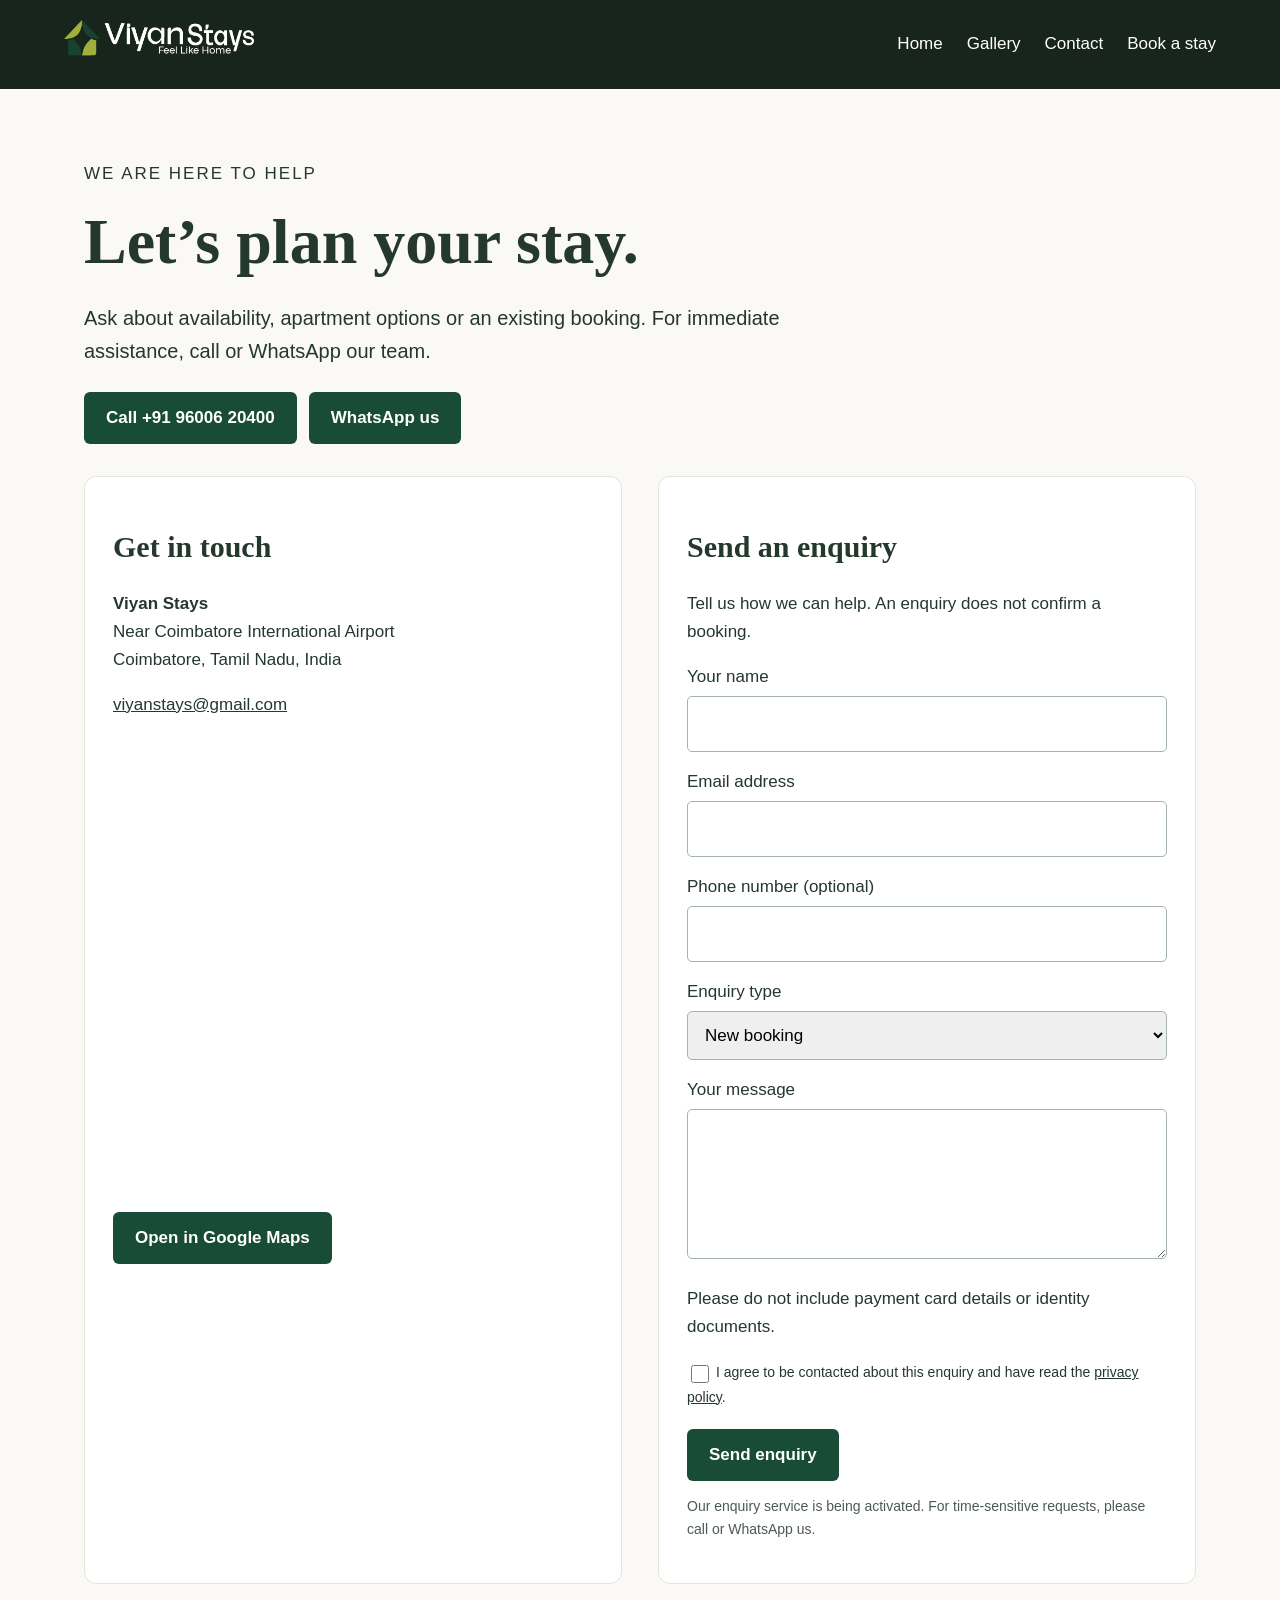
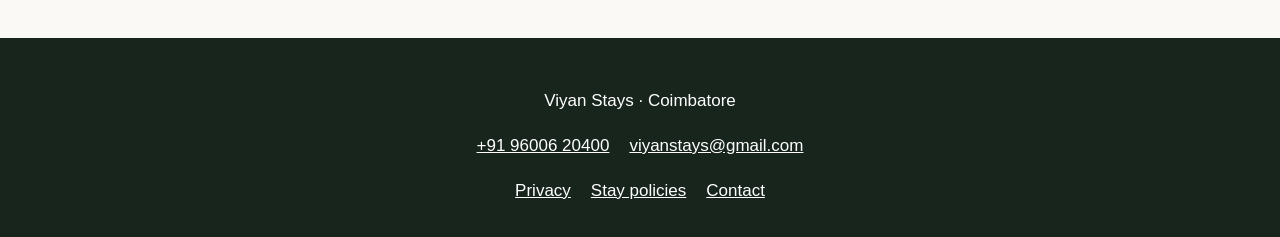
==== contact.html @ 2e5d2f49 "Add contact enquiries, property gallery and policy pages" ====
<!doctype html><html lang="en"><head><meta charset="utf-8"><meta name="viewport" content="width=device-width,initial-scale=1"><title>Contact Us | Viyan Stays</title><meta name="description" content="Contact Viyan Stays in Coimbatore. Call +91 96006 20400, send a WhatsApp message or enquire about your stay."><link rel="canonical" href="https://viyanstays.com/contact.html"><link rel="stylesheet" href="assets/css/pages.css"><link rel="icon" href="assets/images/favicon.png"><script type="application/ld+json">{"@context": "https://schema.org", "@type": "LodgingBusiness", "@id": "https://viyanstays.com/#business", "name": "Viyan Stays", "url": "https://viyanstays.com/", "telephone": "+919600620400", "email": "viyanstays@gmail.com", "hasMap": "https://maps.app.goo.gl/6Fvmteb7Q37pBMAD9", "address": {"@type": "PostalAddress", "addressLocality": "Coimbatore", "addressRegion": "Tamil Nadu", "addressCountry": "IN"}}</script></head><body><header><a href="/" aria-label="Viyan Stays home"><img src="assets/images/logos/logo-viyan.png" alt="Viyan Stays — Feel Like Home"></a><nav aria-label="Main navigation"><a href="/">Home</a><a href="gallery.html">Gallery</a><a href="contact.html">Contact</a><a href="https://bookings.skyrooms.in/roombooking?bkgpropid=1154&&bkgrooms=1" target="_blank" rel="noopener">Book a stay</a></nav></header><main><p class="eyebrow">We are here to help</p><h1>Let’s plan your stay.</h1><p class="lead">Ask about availability, apartment options or an existing booking. For immediate assistance, call or WhatsApp our team.</p><div class="actions"><a class="button" href="tel:+919600620400">Call +91 96006 20400</a><a class="button" href="https://wa.me/919600620400" target="_blank" rel="noopener">WhatsApp us</a></div><div class="columns"><section class="panel"><h2>Get in touch</h2><p><strong>Viyan Stays</strong><br>Near Coimbatore International Airport<br>Coimbatore, Tamil Nadu, India</p><p><a href="mailto:viyanstays@gmail.com">viyanstays@gmail.com</a></p><iframe title="Viyan Stays location on Google Maps" src="https://www.google.com/maps/embed?pb=!1m18!1m12!1m3!1d3916.0431438033065!2d77.03497877504562!3d11.035389989129591!2m3!1f0!2f0!3f0!3m2!1i1024!2i768!4f13.1!3m3!1m2!1s0x3ba857cfb8384c4b%3A0xda58d82ac07d5a8e!2sViyan%20stays!5e0!3m2!1sen!2sin!4v1789664543834!5m2!1sen!2sin" style="border:0;width:100%;height:450px" allowfullscreen loading="lazy" referrerpolicy="strict-origin-when-cross-origin"></iframe><p><a class="button" href="https://maps.app.goo.gl/6Fvmteb7Q37pBMAD9" target="_blank" rel="noopener">Open in Google Maps</a></p></section><section class="panel"><h2>Send an enquiry</h2><p>Tell us how we can help. An enquiry does not confirm a booking.</p><form action="https://formsubmit.co/viyanstays@gmail.com" method="POST"><input type="hidden" name="_subject" value="Viyan Stays — Website enquiry"><input type="hidden" name="_template" value="table"><input type="hidden" name="_next" value="https://viyanstays.com/thank-you.html"><input type="text" name="_honey" class="honeypot" tabindex="-1" autocomplete="off" aria-hidden="true"><label for="name">Your name</label><input id="name" name="name" autocomplete="name" maxlength="120" required><label for="email">Email address</label><input id="email" name="email" type="email" autocomplete="email" maxlength="254" required><label for="phone">Phone number (optional)</label><input id="phone" name="phone" type="tel" autocomplete="tel" maxlength="30"><label for="topic">Enquiry type</label><select id="topic" name="topic"><option>New booking</option><option>Existing booking</option><option>General enquiry</option></select><label for="message">Your message</label><textarea id="message" name="message" minlength="10" maxlength="4000" required></textarea><p>Please do not include payment card details or identity documents.</p><label class="consent"><input type="checkbox" required name="consent" value="I agree to be contacted about my enquiry"> I agree to be contacted about this enquiry and have read the <a href="privacy-policy.html">privacy policy</a>.</label><button type="submit">Send enquiry</button><p class="form-note">Our enquiry service is being activated. For time-sensitive requests, please call or WhatsApp us.</p></form></section></div></main><footer><p>Viyan Stays · Coimbatore</p><p><a href="tel:+919600620400">+91 96006 20400</a><a href="mailto:viyanstays@gmail.com">viyanstays@gmail.com</a></p><a href="privacy-policy.html">Privacy</a><a href="policies.html">Stay policies</a><a href="contact.html">Contact</a></footer></body></html>
---- assets/css/pages.css ----
*{box-sizing:border-box}body{margin:0;background:#faf9f6;color:#24382d;font:17px/1.65 Arial,sans-serif}a{color:inherit}header{background:#17251d;color:white;padding:20px max(5vw,20px);display:flex;align-items:center;justify-content:space-between;gap:24px;flex-wrap:wrap}header img{width:190px;height:auto}nav{display:flex;gap:24px;flex-wrap:wrap}nav a{text-decoration:none}main{max-width:1160px;margin:auto;padding:54px 24px}h1,h2,h3{font-family:Georgia,serif;line-height:1.15}h1{font-size:clamp(38px,6vw,64px);margin:12px 0 24px}h2{font-size:30px}small,.eyebrow{letter-spacing:2px;text-transform:uppercase}.lead{max-width:700px;font-size:20px}.grid{display:grid;grid-template-columns:repeat(3,1fr);gap:22px;margin:32px 0}.grid figure{margin:0;background:white;border-radius:12px;overflow:hidden}.grid img{width:100%;aspect-ratio:4/3;object-fit:cover;display:block}.grid figcaption{padding:14px 18px}.columns{display:grid;grid-template-columns:1fr 1fr;gap:36px;margin-top:32px}.panel{background:white;border:1px solid #dfe6db;padding:28px;border-radius:12px}.actions{display:flex;gap:12px;flex-wrap:wrap;margin:24px 0}.button,button{display:inline-block;background:#184c36;color:white;padding:12px 22px;border:0;border-radius:6px;text-decoration:none;font:inherit;font-weight:bold;cursor:pointer}label{display:block;margin:16px 0 5px}input,textarea,select{width:100%;padding:13px;border:1px solid #a5b4a8;border-radius:5px;font:inherit}textarea{min-height:150px}input[type=checkbox]{width:auto}button:disabled{opacity:.55;cursor:not-allowed}.note{background:#edf1e6;padding:18px;border-radius:8px}footer{padding:32px 24px;background:#17251d;color:white;text-align:center}footer a{margin:0 10px}a:focus-visible,button:focus-visible{outline:3px solid #a5b436;outline-offset:4px}article{max-width:800px}iframe{width:100%;height:340px;border:0}@media(max-width:650px){header{padding:16px 20px;gap:18px}nav{gap:16px;font-size:15px}main{padding:34px 20px}.grid{grid-template-columns:1fr 1fr;gap:12px}.grid figcaption{font-size:14px;padding:10px}.columns{grid-template-columns:1fr;gap:20px}.panel{padding:20px}}

.honeypot{display:none!important}.consent{font-size:14px;margin:20px 0}.consent input{width:18px;height:18px;vertical-align:middle}.form-note{font-size:14px;color:#4c5a51}header nav a{min-height:44px;display:inline-flex;align-items:center}iframe{max-width:100%}@media(max-width:650px){.actions .button{width:100%;text-align:center}}
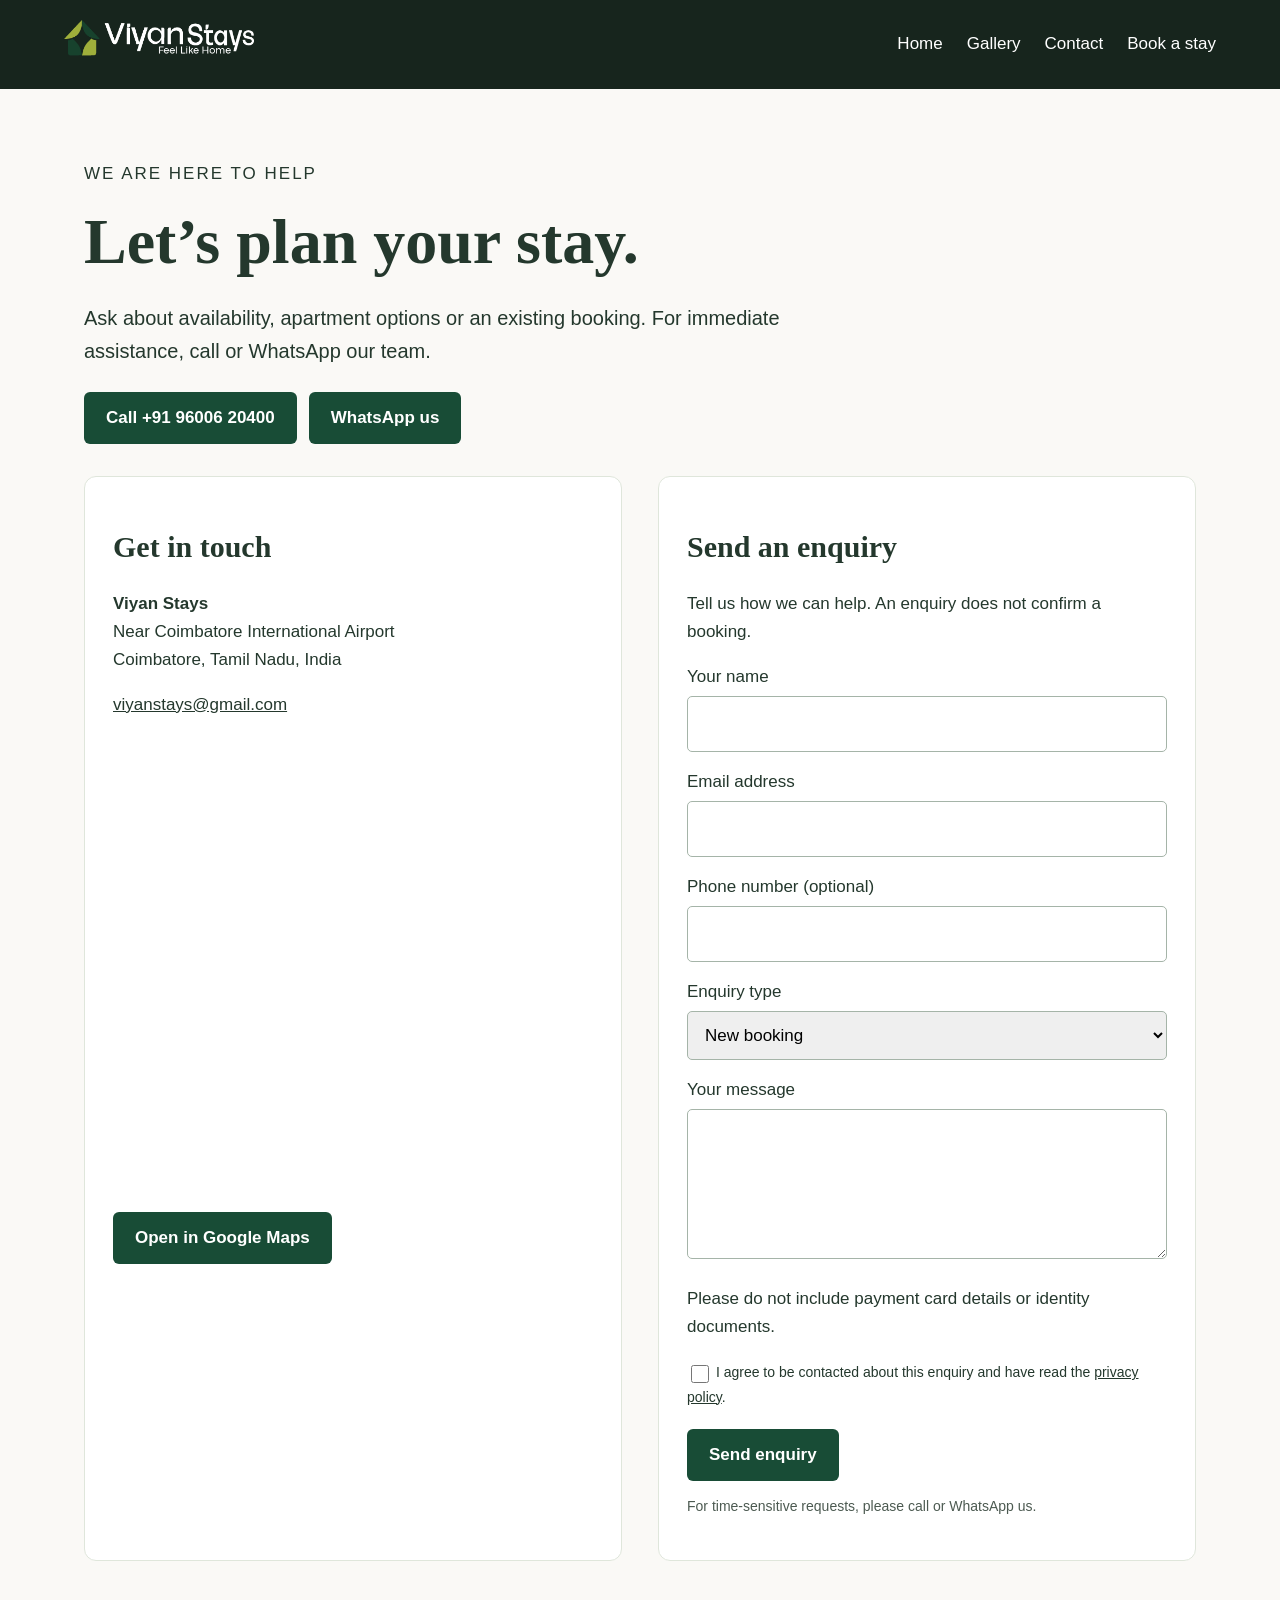
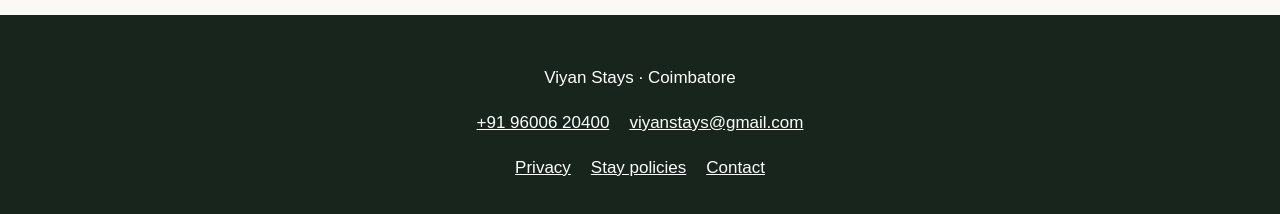
==== commit e85f75a2: "Remove enquiry activation notice after confirmation" ====
--- a/contact.html
+++ b/contact.html
@@ -1 +1 @@
-<!doctype html><html lang="en"><head><meta charset="utf-8"><meta name="viewport" content="width=device-width,initial-scale=1"><title>Contact Us | Viyan Stays</title><meta name="description" content="Contact Viyan Stays in Coimbatore. Call +91 96006 20400, send a WhatsApp message or enquire about your stay."><link rel="canonical" href="https://viyanstays.com/contact.html"><link rel="stylesheet" href="assets/css/pages.css"><link rel="icon" href="assets/images/favicon.png"><script type="application/ld+json">{"@context": "https://schema.org", "@type": "LodgingBusiness", "@id": "https://viyanstays.com/#business", "name": "Viyan Stays", "url": "https://viyanstays.com/", "telephone": "+919600620400", "email": "viyanstays@gmail.com", "hasMap": "https://maps.app.goo.gl/6Fvmteb7Q37pBMAD9", "address": {"@type": "PostalAddress", "addressLocality": "Coimbatore", "addressRegion": "Tamil Nadu", "addressCountry": "IN"}}</script></head><body><header><a href="/" aria-label="Viyan Stays home"><img src="assets/images/logos/logo-viyan.png" alt="Viyan Stays — Feel Like Home"></a><nav aria-label="Main navigation"><a href="/">Home</a><a href="gallery.html">Gallery</a><a href="contact.html">Contact</a><a href="https://bookings.skyrooms.in/roombooking?bkgpropid=1154&&bkgrooms=1" target="_blank" rel="noopener">Book a stay</a></nav></header><main><p class="eyebrow">We are here to help</p><h1>Let’s plan your stay.</h1><p class="lead">Ask about availability, apartment options or an existing booking. For immediate assistance, call or WhatsApp our team.</p><div class="actions"><a class="button" href="tel:+919600620400">Call +91 96006 20400</a><a class="button" href="https://wa.me/919600620400" target="_blank" rel="noopener">WhatsApp us</a></div><div class="columns"><section class="panel"><h2>Get in touch</h2><p><strong>Viyan Stays</strong><br>Near Coimbatore International Airport<br>Coimbatore, Tamil Nadu, India</p><p><a href="mailto:viyanstays@gmail.com">viyanstays@gmail.com</a></p><iframe title="Viyan Stays location on Google Maps" src="https://www.google.com/maps/embed?pb=!1m18!1m12!1m3!1d3916.0431438033065!2d77.03497877504562!3d11.035389989129591!2m3!1f0!2f0!3f0!3m2!1i1024!2i768!4f13.1!3m3!1m2!1s0x3ba857cfb8384c4b%3A0xda58d82ac07d5a8e!2sViyan%20stays!5e0!3m2!1sen!2sin!4v1789664543834!5m2!1sen!2sin" style="border:0;width:100%;height:450px" allowfullscreen loading="lazy" referrerpolicy="strict-origin-when-cross-origin"></iframe><p><a class="button" href="https://maps.app.goo.gl/6Fvmteb7Q37pBMAD9" target="_blank" rel="noopener">Open in Google Maps</a></p></section><section class="panel"><h2>Send an enquiry</h2><p>Tell us how we can help. An enquiry does not confirm a booking.</p><form action="https://formsubmit.co/viyanstays@gmail.com" method="POST"><input type="hidden" name="_subject" value="Viyan Stays — Website enquiry"><input type="hidden" name="_template" value="table"><input type="hidden" name="_next" value="https://viyanstays.com/thank-you.html"><input type="text" name="_honey" class="honeypot" tabindex="-1" autocomplete="off" aria-hidden="true"><label for="name">Your name</label><input id="name" name="name" autocomplete="name" maxlength="120" required><label for="email">Email address</label><input id="email" name="email" type="email" autocomplete="email" maxlength="254" required><label for="phone">Phone number (optional)</label><input id="phone" name="phone" type="tel" autocomplete="tel" maxlength="30"><label for="topic">Enquiry type</label><select id="topic" name="topic"><option>New booking</option><option>Existing booking</option><option>General enquiry</option></select><label for="message">Your message</label><textarea id="message" name="message" minlength="10" maxlength="4000" required></textarea><p>Please do not include payment card details or identity documents.</p><label class="consent"><input type="checkbox" required name="consent" value="I agree to be contacted about my enquiry"> I agree to be contacted about this enquiry and have read the <a href="privacy-policy.html">privacy policy</a>.</label><button type="submit">Send enquiry</button><p class="form-note">Our enquiry service is being activated. For time-sensitive requests, please call or WhatsApp us.</p></form></section></div></main><footer><p>Viyan Stays · Coimbatore</p><p><a href="tel:+919600620400">+91 96006 20400</a><a href="mailto:viyanstays@gmail.com">viyanstays@gmail.com</a></p><a href="privacy-policy.html">Privacy</a><a href="policies.html">Stay policies</a><a href="contact.html">Contact</a></footer></body></html>+<!doctype html><html lang="en"><head><meta charset="utf-8"><meta name="viewport" content="width=device-width,initial-scale=1"><title>Contact Us | Viyan Stays</title><meta name="description" content="Contact Viyan Stays in Coimbatore. Call +91 96006 20400, send a WhatsApp message or enquire about your stay."><link rel="canonical" href="https://viyanstays.com/contact.html"><link rel="stylesheet" href="assets/css/pages.css"><link rel="icon" href="assets/images/favicon.png"><script type="application/ld+json">{"@context": "https://schema.org", "@type": "LodgingBusiness", "@id": "https://viyanstays.com/#business", "name": "Viyan Stays", "url": "https://viyanstays.com/", "telephone": "+919600620400", "email": "viyanstays@gmail.com", "hasMap": "https://maps.app.goo.gl/6Fvmteb7Q37pBMAD9", "address": {"@type": "PostalAddress", "addressLocality": "Coimbatore", "addressRegion": "Tamil Nadu", "addressCountry": "IN"}}</script></head><body><header><a href="/" aria-label="Viyan Stays home"><img src="assets/images/logos/logo-viyan.png" alt="Viyan Stays — Feel Like Home"></a><nav aria-label="Main navigation"><a href="/">Home</a><a href="gallery.html">Gallery</a><a href="contact.html">Contact</a><a href="https://bookings.skyrooms.in/roombooking?bkgpropid=1154&&bkgrooms=1" target="_blank" rel="noopener">Book a stay</a></nav></header><main><p class="eyebrow">We are here to help</p><h1>Let’s plan your stay.</h1><p class="lead">Ask about availability, apartment options or an existing booking. For immediate assistance, call or WhatsApp our team.</p><div class="actions"><a class="button" href="tel:+919600620400">Call +91 96006 20400</a><a class="button" href="https://wa.me/919600620400" target="_blank" rel="noopener">WhatsApp us</a></div><div class="columns"><section class="panel"><h2>Get in touch</h2><p><strong>Viyan Stays</strong><br>Near Coimbatore International Airport<br>Coimbatore, Tamil Nadu, India</p><p><a href="mailto:viyanstays@gmail.com">viyanstays@gmail.com</a></p><iframe title="Viyan Stays location on Google Maps" src="https://www.google.com/maps/embed?pb=!1m18!1m12!1m3!1d3916.0431438033065!2d77.03497877504562!3d11.035389989129591!2m3!1f0!2f0!3f0!3m2!1i1024!2i768!4f13.1!3m3!1m2!1s0x3ba857cfb8384c4b%3A0xda58d82ac07d5a8e!2sViyan%20stays!5e0!3m2!1sen!2sin!4v1789664543834!5m2!1sen!2sin" style="border:0;width:100%;height:450px" allowfullscreen loading="lazy" referrerpolicy="strict-origin-when-cross-origin"></iframe><p><a class="button" href="https://maps.app.goo.gl/6Fvmteb7Q37pBMAD9" target="_blank" rel="noopener">Open in Google Maps</a></p></section><section class="panel"><h2>Send an enquiry</h2><p>Tell us how we can help. An enquiry does not confirm a booking.</p><form action="https://formsubmit.co/viyanstays@gmail.com" method="POST"><input type="hidden" name="_subject" value="Viyan Stays — Website enquiry"><input type="hidden" name="_template" value="table"><input type="hidden" name="_next" value="https://viyanstays.com/thank-you.html"><input type="text" name="_honey" class="honeypot" tabindex="-1" autocomplete="off" aria-hidden="true"><label for="name">Your name</label><input id="name" name="name" autocomplete="name" maxlength="120" required><label for="email">Email address</label><input id="email" name="email" type="email" autocomplete="email" maxlength="254" required><label for="phone">Phone number (optional)</label><input id="phone" name="phone" type="tel" autocomplete="tel" maxlength="30"><label for="topic">Enquiry type</label><select id="topic" name="topic"><option>New booking</option><option>Existing booking</option><option>General enquiry</option></select><label for="message">Your message</label><textarea id="message" name="message" minlength="10" maxlength="4000" required></textarea><p>Please do not include payment card details or identity documents.</p><label class="consent"><input type="checkbox" required name="consent" value="I agree to be contacted about my enquiry"> I agree to be contacted about this enquiry and have read the <a href="privacy-policy.html">privacy policy</a>.</label><button type="submit">Send enquiry</button><p class="form-note">For time-sensitive requests, please call or WhatsApp us.</p></form></section></div></main><footer><p>Viyan Stays · Coimbatore</p><p><a href="tel:+919600620400">+91 96006 20400</a><a href="mailto:viyanstays@gmail.com">viyanstays@gmail.com</a></p><a href="privacy-policy.html">Privacy</a><a href="policies.html">Stay policies</a><a href="contact.html">Contact</a></footer></body></html>
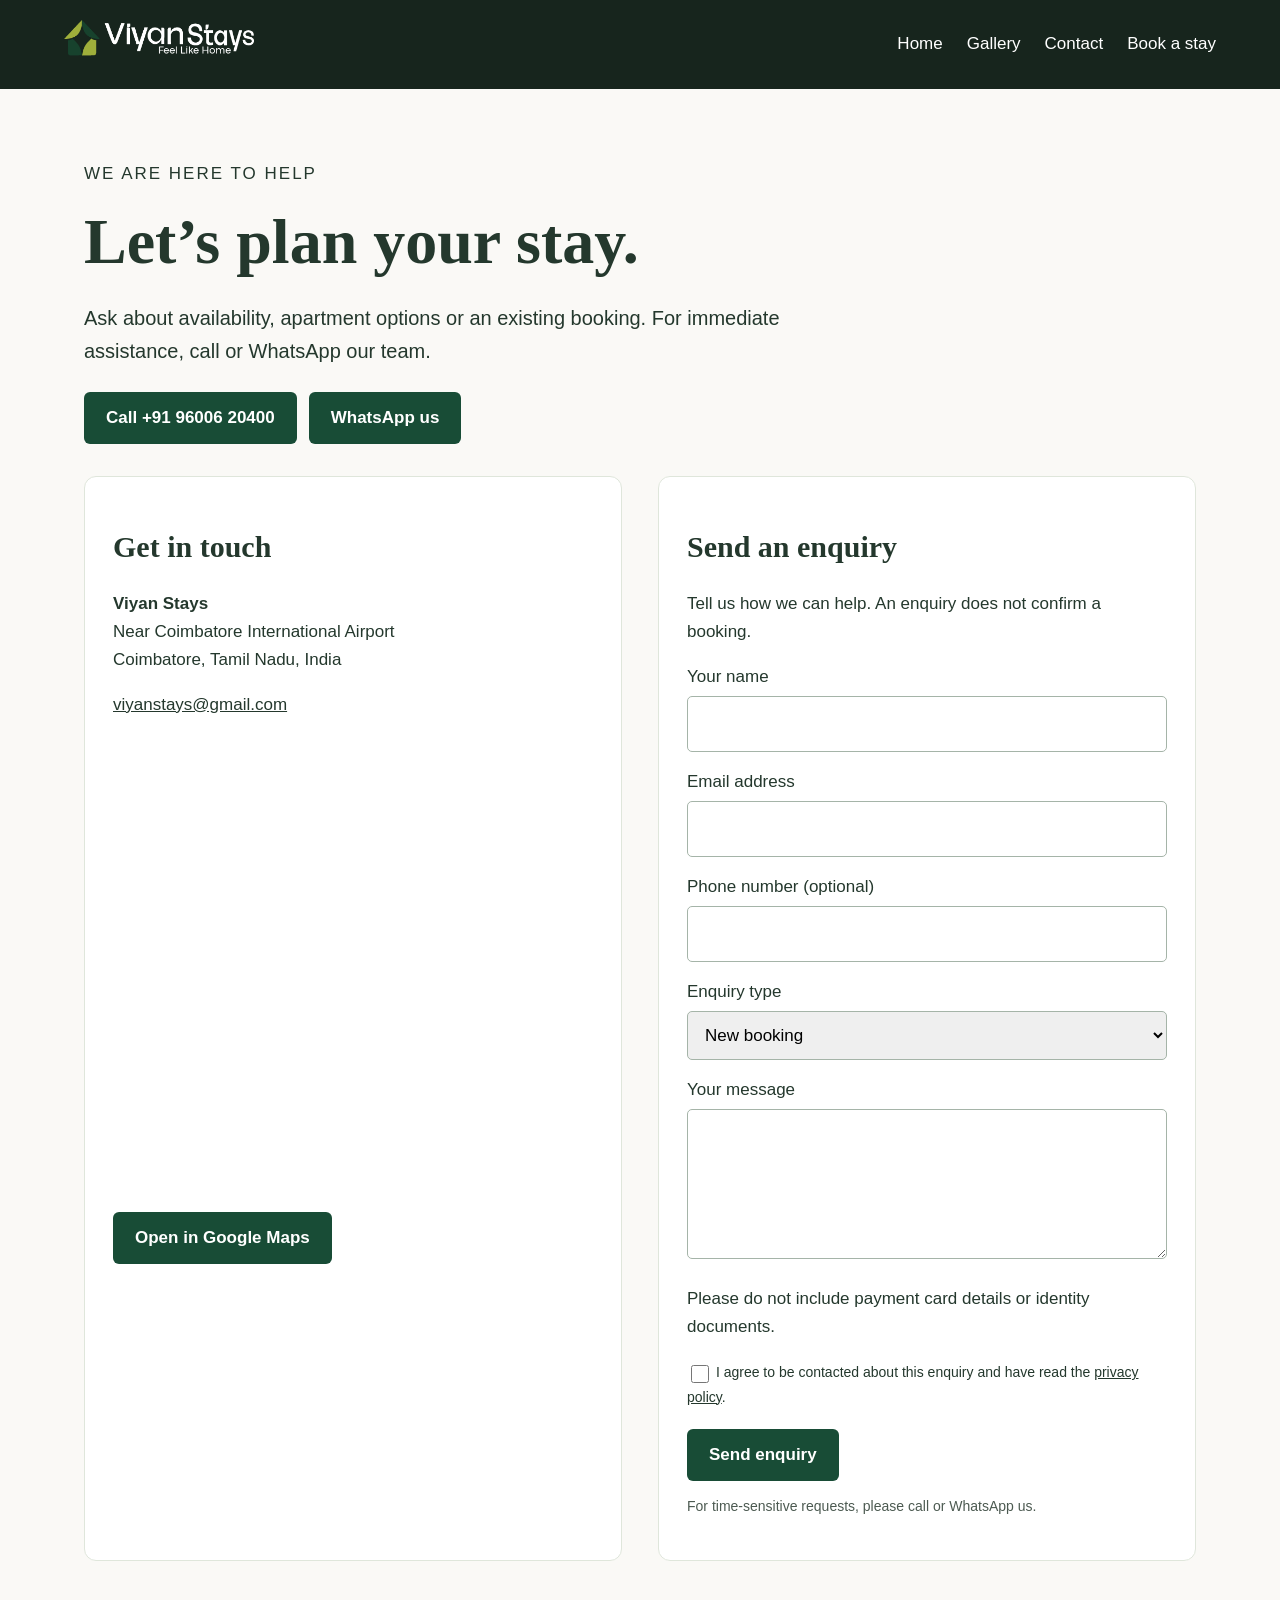
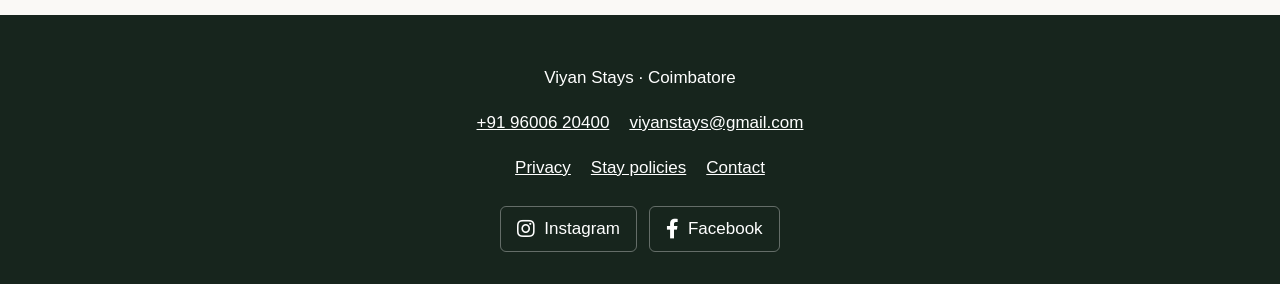
==== commit 683083bf: "Connect Instagram and Facebook icons across site footers" ====
--- a/contact.html
+++ b/contact.html
@@ -1 +1 @@
-<!doctype html><html lang="en"><head><meta charset="utf-8"><meta name="viewport" content="width=device-width,initial-scale=1"><title>Contact Us | Viyan Stays</title><meta name="description" content="Contact Viyan Stays in Coimbatore. Call +91 96006 20400, send a WhatsApp message or enquire about your stay."><link rel="canonical" href="https://viyanstays.com/contact.html"><link rel="stylesheet" href="assets/css/pages.css"><link rel="icon" href="assets/images/favicon.png"><script type="application/ld+json">{"@context": "https://schema.org", "@type": "LodgingBusiness", "@id": "https://viyanstays.com/#business", "name": "Viyan Stays", "url": "https://viyanstays.com/", "telephone": "+919600620400", "email": "viyanstays@gmail.com", "hasMap": "https://maps.app.goo.gl/6Fvmteb7Q37pBMAD9", "address": {"@type": "PostalAddress", "addressLocality": "Coimbatore", "addressRegion": "Tamil Nadu", "addressCountry": "IN"}}</script></head><body><header><a href="/" aria-label="Viyan Stays home"><img src="assets/images/logos/logo-viyan.png" alt="Viyan Stays — Feel Like Home"></a><nav aria-label="Main navigation"><a href="/">Home</a><a href="gallery.html">Gallery</a><a href="contact.html">Contact</a><a href="https://bookings.skyrooms.in/roombooking?bkgpropid=1154&&bkgrooms=1" target="_blank" rel="noopener">Book a stay</a></nav></header><main><p class="eyebrow">We are here to help</p><h1>Let’s plan your stay.</h1><p class="lead">Ask about availability, apartment options or an existing booking. For immediate assistance, call or WhatsApp our team.</p><div class="actions"><a class="button" href="tel:+919600620400">Call +91 96006 20400</a><a class="button" href="https://wa.me/919600620400" target="_blank" rel="noopener">WhatsApp us</a></div><div class="columns"><section class="panel"><h2>Get in touch</h2><p><strong>Viyan Stays</strong><br>Near Coimbatore International Airport<br>Coimbatore, Tamil Nadu, India</p><p><a href="mailto:viyanstays@gmail.com">viyanstays@gmail.com</a></p><iframe title="Viyan Stays location on Google Maps" src="https://www.google.com/maps/embed?pb=!1m18!1m12!1m3!1d3916.0431438033065!2d77.03497877504562!3d11.035389989129591!2m3!1f0!2f0!3f0!3m2!1i1024!2i768!4f13.1!3m3!1m2!1s0x3ba857cfb8384c4b%3A0xda58d82ac07d5a8e!2sViyan%20stays!5e0!3m2!1sen!2sin!4v1789664543834!5m2!1sen!2sin" style="border:0;width:100%;height:450px" allowfullscreen loading="lazy" referrerpolicy="strict-origin-when-cross-origin"></iframe><p><a class="button" href="https://maps.app.goo.gl/6Fvmteb7Q37pBMAD9" target="_blank" rel="noopener">Open in Google Maps</a></p></section><section class="panel"><h2>Send an enquiry</h2><p>Tell us how we can help. An enquiry does not confirm a booking.</p><form action="https://formsubmit.co/viyanstays@gmail.com" method="POST"><input type="hidden" name="_subject" value="Viyan Stays — Website enquiry"><input type="hidden" name="_template" value="table"><input type="hidden" name="_next" value="https://viyanstays.com/thank-you.html"><input type="text" name="_honey" class="honeypot" tabindex="-1" autocomplete="off" aria-hidden="true"><label for="name">Your name</label><input id="name" name="name" autocomplete="name" maxlength="120" required><label for="email">Email address</label><input id="email" name="email" type="email" autocomplete="email" maxlength="254" required><label for="phone">Phone number (optional)</label><input id="phone" name="phone" type="tel" autocomplete="tel" maxlength="30"><label for="topic">Enquiry type</label><select id="topic" name="topic"><option>New booking</option><option>Existing booking</option><option>General enquiry</option></select><label for="message">Your message</label><textarea id="message" name="message" minlength="10" maxlength="4000" required></textarea><p>Please do not include payment card details or identity documents.</p><label class="consent"><input type="checkbox" required name="consent" value="I agree to be contacted about my enquiry"> I agree to be contacted about this enquiry and have read the <a href="privacy-policy.html">privacy policy</a>.</label><button type="submit">Send enquiry</button><p class="form-note">For time-sensitive requests, please call or WhatsApp us.</p></form></section></div></main><footer><p>Viyan Stays · Coimbatore</p><p><a href="tel:+919600620400">+91 96006 20400</a><a href="mailto:viyanstays@gmail.com">viyanstays@gmail.com</a></p><a href="privacy-policy.html">Privacy</a><a href="policies.html">Stay policies</a><a href="contact.html">Contact</a></footer></body></html>+<!doctype html><html lang="en"><head><meta charset="utf-8"><meta name="viewport" content="width=device-width,initial-scale=1"><title>Contact Us | Viyan Stays</title><meta name="description" content="Contact Viyan Stays in Coimbatore. Call +91 96006 20400, send a WhatsApp message or enquire about your stay."><link rel="canonical" href="https://viyanstays.com/contact.html"><link rel="stylesheet" href="assets/css/pages.css"><link rel="icon" href="assets/images/favicon.png"><script type="application/ld+json">{"@context": "https://schema.org", "@type": "LodgingBusiness", "@id": "https://viyanstays.com/#business", "name": "Viyan Stays", "url": "https://viyanstays.com/", "telephone": "+919600620400", "email": "viyanstays@gmail.com", "hasMap": "https://maps.app.goo.gl/6Fvmteb7Q37pBMAD9", "address": {"@type": "PostalAddress", "addressLocality": "Coimbatore", "addressRegion": "Tamil Nadu", "addressCountry": "IN"}}</script><link rel="stylesheet" href="assets/css/fontawesome-5.14.0.min.css"></head><body><header><a href="/" aria-label="Viyan Stays home"><img src="assets/images/logos/logo-viyan.png" alt="Viyan Stays — Feel Like Home"></a><nav aria-label="Main navigation"><a href="/">Home</a><a href="gallery.html">Gallery</a><a href="contact.html">Contact</a><a href="https://bookings.skyrooms.in/roombooking?bkgpropid=1154&&bkgrooms=1" target="_blank" rel="noopener">Book a stay</a></nav></header><main><p class="eyebrow">We are here to help</p><h1>Let’s plan your stay.</h1><p class="lead">Ask about availability, apartment options or an existing booking. For immediate assistance, call or WhatsApp our team.</p><div class="actions"><a class="button" href="tel:+919600620400">Call +91 96006 20400</a><a class="button" href="https://wa.me/919600620400" target="_blank" rel="noopener">WhatsApp us</a></div><div class="columns"><section class="panel"><h2>Get in touch</h2><p><strong>Viyan Stays</strong><br>Near Coimbatore International Airport<br>Coimbatore, Tamil Nadu, India</p><p><a href="mailto:viyanstays@gmail.com">viyanstays@gmail.com</a></p><iframe title="Viyan Stays location on Google Maps" src="https://www.google.com/maps/embed?pb=!1m18!1m12!1m3!1d3916.0431438033065!2d77.03497877504562!3d11.035389989129591!2m3!1f0!2f0!3f0!3m2!1i1024!2i768!4f13.1!3m3!1m2!1s0x3ba857cfb8384c4b%3A0xda58d82ac07d5a8e!2sViyan%20stays!5e0!3m2!1sen!2sin!4v1789664543834!5m2!1sen!2sin" style="border:0;width:100%;height:450px" allowfullscreen loading="lazy" referrerpolicy="strict-origin-when-cross-origin"></iframe><p><a class="button" href="https://maps.app.goo.gl/6Fvmteb7Q37pBMAD9" target="_blank" rel="noopener">Open in Google Maps</a></p></section><section class="panel"><h2>Send an enquiry</h2><p>Tell us how we can help. An enquiry does not confirm a booking.</p><form action="https://formsubmit.co/viyanstays@gmail.com" method="POST"><input type="hidden" name="_subject" value="Viyan Stays — Website enquiry"><input type="hidden" name="_template" value="table"><input type="hidden" name="_next" value="https://viyanstays.com/thank-you.html"><input type="text" name="_honey" class="honeypot" tabindex="-1" autocomplete="off" aria-hidden="true"><label for="name">Your name</label><input id="name" name="name" autocomplete="name" maxlength="120" required><label for="email">Email address</label><input id="email" name="email" type="email" autocomplete="email" maxlength="254" required><label for="phone">Phone number (optional)</label><input id="phone" name="phone" type="tel" autocomplete="tel" maxlength="30"><label for="topic">Enquiry type</label><select id="topic" name="topic"><option>New booking</option><option>Existing booking</option><option>General enquiry</option></select><label for="message">Your message</label><textarea id="message" name="message" minlength="10" maxlength="4000" required></textarea><p>Please do not include payment card details or identity documents.</p><label class="consent"><input type="checkbox" required name="consent" value="I agree to be contacted about my enquiry"> I agree to be contacted about this enquiry and have read the <a href="privacy-policy.html">privacy policy</a>.</label><button type="submit">Send enquiry</button><p class="form-note">For time-sensitive requests, please call or WhatsApp us.</p></form></section></div></main><footer><p>Viyan Stays · Coimbatore</p><p><a href="tel:+919600620400">+91 96006 20400</a><a href="mailto:viyanstays@gmail.com">viyanstays@gmail.com</a></p><a href="privacy-policy.html">Privacy</a><a href="policies.html">Stay policies</a><a href="contact.html">Contact</a><nav class="footer-social" aria-label="Social media"><a href="https://www.instagram.com/viyanstayscbe/" target="_blank" rel="noopener noreferrer" aria-label="Viyan Stays on Instagram (opens in a new tab)"><i class="fab fa-instagram" aria-hidden="true"></i> Instagram</a><a href="https://www.facebook.com/profile.php?id=61592328098779" target="_blank" rel="noopener noreferrer" aria-label="Viyan Stays on Facebook (opens in a new tab)"><i class="fab fa-facebook-f" aria-hidden="true"></i> Facebook</a></nav></footer></body></html>
--- a/assets/css/pages.css
+++ b/assets/css/pages.css
@@ -1,3 +1,3 @@
 *{box-sizing:border-box}body{margin:0;background:#faf9f6;color:#24382d;font:17px/1.65 Arial,sans-serif}a{color:inherit}header{background:#17251d;color:white;padding:20px max(5vw,20px);display:flex;align-items:center;justify-content:space-between;gap:24px;flex-wrap:wrap}header img{width:190px;height:auto}nav{display:flex;gap:24px;flex-wrap:wrap}nav a{text-decoration:none}main{max-width:1160px;margin:auto;padding:54px 24px}h1,h2,h3{font-family:Georgia,serif;line-height:1.15}h1{font-size:clamp(38px,6vw,64px);margin:12px 0 24px}h2{font-size:30px}small,.eyebrow{letter-spacing:2px;text-transform:uppercase}.lead{max-width:700px;font-size:20px}.grid{display:grid;grid-template-columns:repeat(3,1fr);gap:22px;margin:32px 0}.grid figure{margin:0;background:white;border-radius:12px;overflow:hidden}.grid img{width:100%;aspect-ratio:4/3;object-fit:cover;display:block}.grid figcaption{padding:14px 18px}.columns{display:grid;grid-template-columns:1fr 1fr;gap:36px;margin-top:32px}.panel{background:white;border:1px solid #dfe6db;padding:28px;border-radius:12px}.actions{display:flex;gap:12px;flex-wrap:wrap;margin:24px 0}.button,button{display:inline-block;background:#184c36;color:white;padding:12px 22px;border:0;border-radius:6px;text-decoration:none;font:inherit;font-weight:bold;cursor:pointer}label{display:block;margin:16px 0 5px}input,textarea,select{width:100%;padding:13px;border:1px solid #a5b4a8;border-radius:5px;font:inherit}textarea{min-height:150px}input[type=checkbox]{width:auto}button:disabled{opacity:.55;cursor:not-allowed}.note{background:#edf1e6;padding:18px;border-radius:8px}footer{padding:32px 24px;background:#17251d;color:white;text-align:center}footer a{margin:0 10px}a:focus-visible,button:focus-visible{outline:3px solid #a5b436;outline-offset:4px}article{max-width:800px}iframe{width:100%;height:340px;border:0}@media(max-width:650px){header{padding:16px 20px;gap:18px}nav{gap:16px;font-size:15px}main{padding:34px 20px}.grid{grid-template-columns:1fr 1fr;gap:12px}.grid figcaption{font-size:14px;padding:10px}.columns{grid-template-columns:1fr;gap:20px}.panel{padding:20px}}
 
-.honeypot{display:none!important}.consent{font-size:14px;margin:20px 0}.consent input{width:18px;height:18px;vertical-align:middle}.form-note{font-size:14px;color:#4c5a51}header nav a{min-height:44px;display:inline-flex;align-items:center}iframe{max-width:100%}@media(max-width:650px){.actions .button{width:100%;text-align:center}}+.honeypot{display:none!important}.consent{font-size:14px;margin:20px 0}.consent input{width:18px;height:18px;vertical-align:middle}.form-note{font-size:14px;color:#4c5a51}header nav a{min-height:44px;display:inline-flex;align-items:center}iframe{max-width:100%}@media(max-width:650px){.actions .button{width:100%;text-align:center}}.footer-social{justify-content:center;gap:12px;margin-top:24px;flex-wrap:wrap}.footer-social a{display:inline-flex;align-items:center;gap:9px;min-height:44px;padding:8px 16px;margin:0;border:1px solid #ffffff55;border-radius:6px;text-decoration:none}.footer-social a:hover{background:#ffffff15}.footer-social i{font-size:20px}
